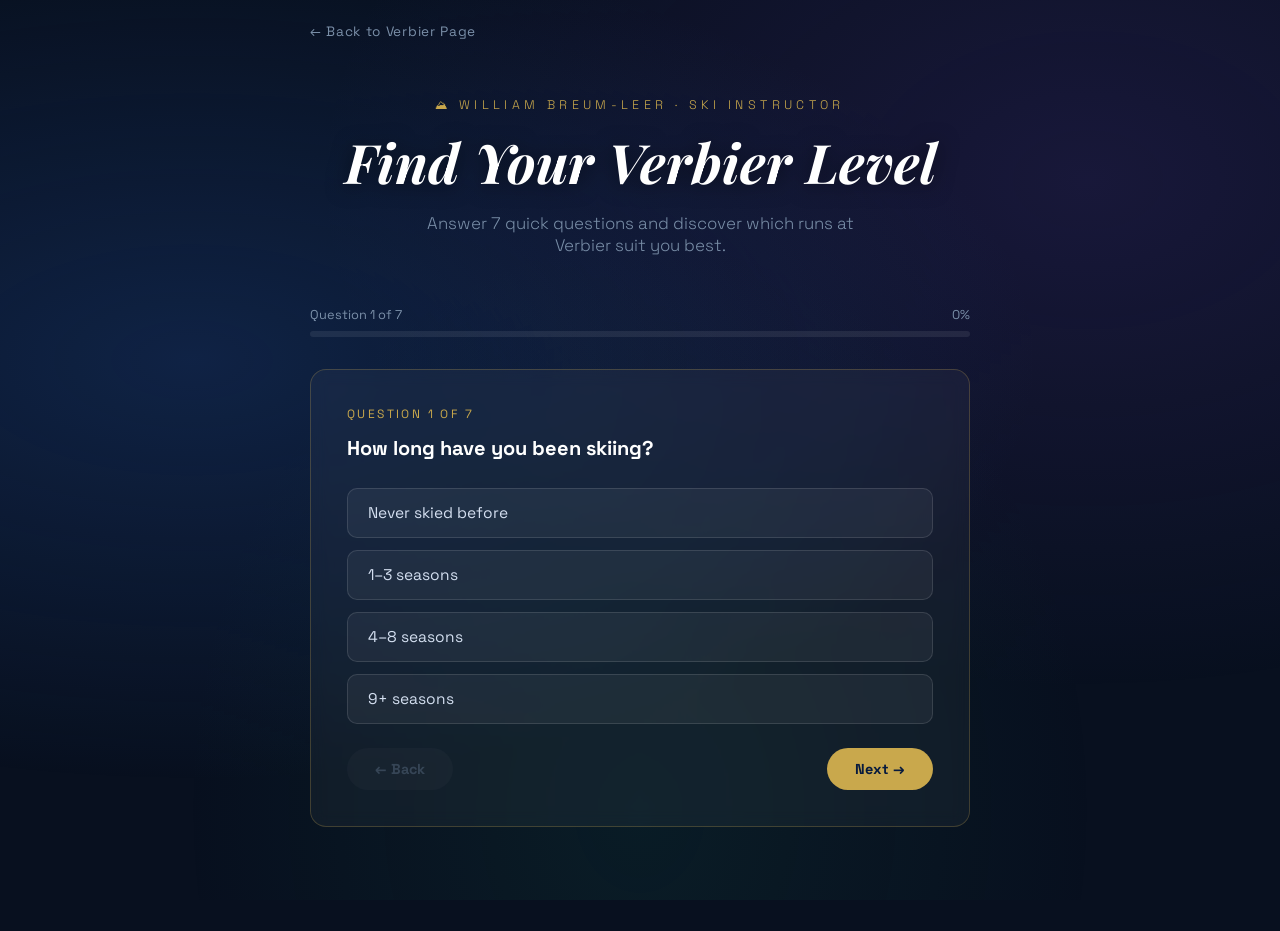
==== app.html @ f88405f4 "Add files via upload" ====
<!DOCTYPE html>
<html lang="en">
<head>
  <meta charset="UTF-8"/>
  <meta name="viewport" content="width=device-width, initial-scale=1.0"/>
  <title>Verbier Ski Level Finder</title>
  <link href="https://fonts.googleapis.com/css2?family=Space+Grotesk:wght@300;500;700&family=Playfair+Display:ital,wght@1,700&display=swap" rel="stylesheet"/>
  <style>
    *, *::before, *::after { box-sizing: border-box; margin:0; padding:0; }

    :root {
      --bg:       #08101f;
      --panel:    rgba(255,255,255,0.04);
      --border:   rgba(201,168,76,0.25);
      --gold:     #c9a84c;
      --gold2:    #e2be72;
      --text:     #d4dff0;
      --muted:    #7a8fa8;
      --green:    #2ecc71;
      --blue:     #3498db;
      --red:      #e74c3c;
      --black:    #1a1a1a;
    }

    body {
      font-family: 'Space Grotesk', sans-serif;
      background: var(--bg);
      color: var(--text);
      min-height: 100vh;
      overflow-x: hidden;
    }

    /* ── animated background ── */
    body::before {
      content:'';
      position: fixed;
      inset: 0;
      background:
        radial-gradient(ellipse at 15% 40%, rgba(30,70,140,.35) 0%, transparent 55%),
        radial-gradient(ellipse at 85% 20%, rgba(100,60,180,.18) 0%, transparent 50%),
        radial-gradient(ellipse at 50% 90%, rgba(20,100,80,.15) 0%, transparent 50%);
      z-index: -1;
    }

    /* ── header ── */
    header {
      text-align: center;
      padding: 56px 20px 40px;
    }
    header .label {
      font-size: .78rem;
      letter-spacing: .35em;
      text-transform: uppercase;
      color: var(--gold);
      margin-bottom: 12px;
    }
    header h1 {
      font-family: 'Playfair Display', serif;
      font-style: italic;
      font-size: clamp(2rem, 5vw, 3.4rem);
      color: #fff;
      margin-bottom: 14px;
      text-shadow: 0 2px 20px rgba(0,0,0,.5);
    }
    header p {
      color: var(--muted);
      max-width: 480px;
      margin: 0 auto 10px;
      font-weight: 300;
      font-size: 1.05rem;
    }

    /* ── app container ── */
    #app {
      max-width: 700px;
      margin: 0 auto;
      padding: 0 20px 80px;
    }

    /* ── progress bar ── */
    #progress-wrap {
      margin-bottom: 32px;
    }
    #progress-label {
      font-size: .8rem;
      color: var(--muted);
      margin-bottom: 8px;
      display: flex;
      justify-content: space-between;
    }
    #progress-bar-bg {
      background: rgba(255,255,255,.08);
      border-radius: 50px;
      height: 6px;
    }
    #progress-bar-fill {
      background: linear-gradient(90deg, var(--gold), var(--gold2));
      height: 6px;
      border-radius: 50px;
      transition: width .5s ease;
      width: 0%;
    }

    /* ── question card ── */
    .q-card {
      background: var(--panel);
      border: 1px solid var(--border);
      border-radius: 16px;
      padding: 36px;
      margin-bottom: 24px;
      backdrop-filter: blur(8px);
      animation: fadeSlide .4s ease both;
    }
    @keyframes fadeSlide {
      from { opacity:0; transform:translateY(18px); }
      to   { opacity:1; transform:none; }
    }
    .q-card .q-num {
      font-size: .75rem;
      letter-spacing: .2em;
      text-transform: uppercase;
      color: var(--gold);
      margin-bottom: 12px;
    }
    .q-card h2 {
      font-size: 1.25rem;
      font-weight: 700;
      color: #fff;
      line-height: 1.4;
      margin-bottom: 26px;
    }

    /* ── answer options ── */
    .options { display: flex; flex-direction: column; gap: 12px; }
    .opt-btn {
      background: rgba(255,255,255,.05);
      border: 1px solid rgba(255,255,255,.12);
      border-radius: 10px;
      color: var(--text);
      font-family: 'Space Grotesk', sans-serif;
      font-size: .97rem;
      padding: 14px 20px;
      text-align: left;
      cursor: pointer;
      transition: all .2s;
    }
    .opt-btn:hover {
      border-color: var(--gold);
      background: rgba(201,168,76,.1);
      color: #fff;
      transform: translateX(4px);
    }
    .opt-btn.selected {
      border-color: var(--gold);
      background: rgba(201,168,76,.15);
      color: var(--gold2);
    }

    /* ── nav buttons ── */
    .nav-row {
      display: flex;
      justify-content: space-between;
      gap: 12px;
      margin-top: 8px;
    }
    .btn {
      border: none;
      border-radius: 50px;
      cursor: pointer;
      font-family: 'Space Grotesk', sans-serif;
      font-weight: 700;
      font-size: .9rem;
      padding: 12px 28px;
      transition: all .2s;
    }
    .btn-primary { background: var(--gold); color: #071a3e; }
    .btn-primary:hover { background: var(--gold2); }
    .btn-secondary { background: rgba(255,255,255,.07); color: var(--muted); }
    .btn-secondary:hover { background: rgba(255,255,255,.12); color: var(--text); }
    .btn:disabled { opacity: .35; cursor: not-allowed; }

    /* ── result card ── */
    #result-card {
      display: none;
      background: var(--panel);
      border: 1px solid var(--border);
      border-radius: 20px;
      padding: 48px 36px;
      text-align: center;
      animation: fadeSlide .5s ease both;
    }
    .level-badge {
      display: inline-block;
      font-size: 3.8rem;
      margin-bottom: 16px;
    }
    #result-card h2 {
      font-family: 'Playfair Display', serif;
      font-style: italic;
      font-size: 2.2rem;
      color: #fff;
      margin-bottom: 8px;
    }
    #result-level-name {
      font-size: 1rem;
      letter-spacing: .25em;
      text-transform: uppercase;
      color: var(--gold);
      margin-bottom: 24px;
    }
    #result-desc {
      color: var(--text);
      font-size: 1.05rem;
      line-height: 1.7;
      margin-bottom: 30px;
      max-width: 500px;
      margin-left: auto;
      margin-right: auto;
    }

    /* ── recommended runs ── */
    .runs-grid {
      display: grid;
      grid-template-columns: repeat(auto-fit, minmax(180px,1fr));
      gap: 14px;
      margin-bottom: 36px;
    }
    .run-card {
      border-radius: 10px;
      padding: 16px;
      font-size: .9rem;
      font-weight: 500;
    }
    .run-green  { background: rgba(46,204,113,.12); border: 1px solid rgba(46,204,113,.3); color: #2ecc71; }
    .run-blue   { background: rgba(52,152,219,.12); border: 1px solid rgba(52,152,219,.3); color: #74b9ff; }
    .run-red    { background: rgba(231,76,60,.12);  border: 1px solid rgba(231,76,60,.3);  color: #e87c70; }
    .run-black  { background: rgba(180,180,180,.07);border: 1px solid rgba(200,200,200,.2);color: #ccc; }
    .run-card .run-name { font-weight: 700; display: block; margin-bottom: 4px; }
    .run-card .run-info { font-size: .8rem; opacity: .8; }

    .btn-restart {
      background: var(--gold);
      color: #071a3e;
      font-weight: 700;
      border: none;
      border-radius: 50px;
      padding: 13px 32px;
      font-family: 'Space Grotesk', sans-serif;
      font-size: .95rem;
      cursor: pointer;
      margin-right: 10px;
      transition: background .2s;
    }
    .btn-restart:hover { background: var(--gold2); }
    .btn-back-link {
      color: var(--muted);
      text-decoration: none;
      font-size: .9rem;
      display: inline-block;
      margin-top: 20px;
    }
    .btn-back-link:hover { color: var(--gold); }

    /* ── score meter ── */
    .score-ring {
      width: 110px;
      height: 110px;
      border-radius: 50%;
      background: conic-gradient(var(--gold) 0%, var(--gold) var(--pct), rgba(255,255,255,.08) var(--pct), rgba(255,255,255,.08) 100%);
      display: flex;
      align-items: center;
      justify-content: center;
      margin: 0 auto 28px;
      position: relative;
    }
    .score-ring::before {
      content:'';
      width:80px; height:80px;
      border-radius:50%;
      background: var(--bg);
      position:absolute;
    }
    .score-ring .score-num {
      position:relative; z-index:1;
      font-family:'Playfair Display',serif;
      font-size:1.6rem;
      color:var(--gold);
    }

    /* ── back nav ── */
    .top-nav {
      max-width:700px;
      margin:0 auto;
      padding: 20px 20px 0;
    }
    .top-nav a {
      color: var(--muted);
      text-decoration: none;
      font-size: .85rem;
      letter-spacing: .05em;
    }
    .top-nav a:hover { color: var(--gold); }
  </style>
</head>
<body>

<div class="top-nav">
  <a href="scratch.html">&#8592; Back to Verbier Page</a>
</div>

<header>
  <p class="label">&#9968; William Breum-Leer · Ski Instructor</p>
  <h1>Find Your Verbier Level</h1>
  <p>Answer 7 quick questions and discover which runs at Verbier suit you best.</p>
</header>

<div id="app">

  <!-- Progress -->
  <div id="progress-wrap">
    <div id="progress-label">
      <span id="prog-text">Question 1 of 7</span>
      <span id="prog-pct">0%</span>
    </div>
    <div id="progress-bar-bg">
      <div id="progress-bar-fill"></div>
    </div>
  </div>

  <!-- Question card -->
  <div class="q-card" id="q-card">
    <div class="q-num" id="q-num">Question 1</div>
    <h2 id="q-text">Loading…</h2>
    <div class="options" id="options"></div>
    <div class="nav-row" style="margin-top:24px;">
      <button class="btn btn-secondary" id="btn-back" onclick="prevQ()">&#8592; Back</button>
      <button class="btn btn-primary" id="btn-next" onclick="nextQ()">Next &#8594;</button>
    </div>
  </div>

  <!-- Result card -->
  <div id="result-card">
    <div class="level-badge" id="result-emoji">🎿</div>
    <div class="score-ring" id="score-ring" style="--pct:0%">
      <span class="score-num" id="score-disp">0</span>
    </div>
    <h2 id="result-title">Your Level</h2>
    <div id="result-level-name">Level</div>
    <p id="result-desc">Description</p>
    <p style="color:var(--gold); font-weight:700; margin-bottom:12px; font-size:.85rem; letter-spacing:.15em; text-transform:uppercase;">Recommended Runs at Verbier</p>
    <div class="runs-grid" id="runs-grid"></div>
    <button class="btn-restart" onclick="restart()">&#8635; Try Again</button>
    <br/>
    <a href="scratch.html" class="btn-back-link">&#8592; Back to Verbier Page</a>
  </div>

</div><!-- #app -->

<script>
  // ── Questions ──────────────────────────────────────────
  const questions = [
    {
      text: "How long have you been skiing?",
      options: [
        { label: "Never skied before",          points: 0 },
        { label: "1–3 seasons",                 points: 1 },
        { label: "4–8 seasons",                 points: 2 },
        { label: "9+ seasons",                  points: 3 },
      ]
    },
    {
      text: "How would you describe your usual skiing speed?",
      options: [
        { label: "Slow and cautious — snowplough turns",  points: 0 },
        { label: "Moderate — linked parallel turns",      points: 1 },
        { label: "Fast — carving most runs comfortably",  points: 2 },
        { label: "Very fast — pushing limits regularly",  points: 3 },
      ]
    },
    {
      text: "How do you handle a steep red run?",
      options: [
        { label: "I'd avoid it entirely",             points: 0 },
        { label: "I'd ski it slowly and carefully",   points: 1 },
        { label: "I'd ski it confidently",            points: 2 },
        { label: "Too easy — I want blacks or off-piste", points: 3 },
      ]
    },
    {
      text: "Have you ever skied off-piste (unmarked terrain)?",
      options: [
        { label: "No, I stick to groomed runs",         points: 0 },
        { label: "A little, on easy mellow slopes",     points: 1 },
        { label: "Yes, I do it regularly",              points: 2 },
        { label: "Yes, including steep or technical terrain", points: 3 },
      ]
    },
    {
      text: "How are you in moguls (bumps)?",
      options: [
        { label: "I avoid them completely",         points: 0 },
        { label: "I work my way through slowly",   points: 1 },
        { label: "I can handle them reasonably",   points: 2 },
        { label: "I love moguls and seek them out", points: 3 },
      ]
    },
    {
      text: "How confident are you at altitude (above 3,000m)?",
      options: [
        { label: "I haven't been — I'd be nervous",     points: 0 },
        { label: "Slightly nervous but could manage",   points: 1 },
        { label: "Comfortable — altitude doesn't bother me", points: 2 },
        { label: "Very comfortable — I love high terrain",  points: 3 },
      ]
    },
    {
      text: "What kind of skiing day sounds most appealing to you?",
      options: [
        { label: "Learning on gentle slopes with an instructor", points: 0 },
        { label: "Long blue cruisers with friends",              points: 1 },
        { label: "Varied reds and occasional blacks",            points: 2 },
        { label: "Fresh powder off-piste from first lift",       points: 3 },
      ]
    },
  ];

  // ── Level definitions ─────────────────────────────────
  const levels = [
    {
      min: 0, max: 5,
      emoji: "🟢",
      title: "First-Timer",
      name: "Beginner",
      desc: "Every great skier started exactly where you are! Verbier has gentle nursery slopes at La Chaux perfect for your first turns. Book a lesson with a qualified instructor (like your host William!) and you'll be sliding confidently down greens by the end of day one.",
      runs: [
        { name: "La Chaux", info: "Gentle nursery area · Village access", cls:"run-green" },
        { name: "Savoleyres Greens", info: "Quiet family sector · Wide runs", cls:"run-green" },
        { name: "Les Esserts", info: "Beginner magic carpet area", cls:"run-green" },
      ]
    },
    {
      min: 6, max: 11,
      emoji: "🔵",
      title: "Progressing Skier",
      name: "Intermediate",
      desc: "You've got the basics nailed and you're ready to explore! Verbier's blue runs offer long, flowing descents with stunning views. Focus on smoothing out your parallel technique and you'll be edging onto reds before the week is out.",
      runs: [
        { name: "Savoleyres Blues", info: "Long winding blues · Quiet lift queues", cls:"run-blue" },
        { name: "Lac des Vaux", info: "Scenic plateau · Link to 4 Vallées", cls:"run-blue" },
        { name: "La Chaux–Verbier", info: "Classic village run to end the day", cls:"run-blue" },
      ]
    },
    {
      min: 12, max: 16,
      emoji: "🔴",
      title: "Confident Skier",
      name: "Advanced Intermediate",
      desc: "You're skiing with style and real confidence. Verbier's reds and milder blacks are your playground. Explore the full 4 Vallées circuit, try Lac des Vaux at speed, and maybe dip a ski into some easy off-piste with a guide. The mountain is opening up for you.",
      runs: [
        { name: "Lac des Vaux", info: "Fast wide red · High altitude views", cls:"run-red" },
        { name: "Mont-Gelé", info: "Challenging red with off-piste access", cls:"run-red" },
        { name: "Nendaz blacks", info: "Cross into linked valley terrain", cls:"run-black" },
      ]
    },
    {
      min: 17, max: 21,
      emoji: "⬛",
      title: "Expert Skier",
      name: "Expert",
      desc: "You are exactly who Verbier was built for. The steep Mont-Fort couloirs, the legendary off-piste of Stairway to Heaven, and the Bec des Rosses await you. Hire a mountain guide for the best lines in fresh powder — and enjoy being at the top of the world.",
      runs: [
        { name: "Mont-Fort Couloirs", info: "Steep blacks from 3,330m summit", cls:"run-black" },
        { name: "Stairway to Heaven", info: "Epic off-piste descent · Guide required", cls:"run-black" },
        { name: "Bec des Rosses", info: "Xtreme Verbier site · Experts only", cls:"run-black" },
      ]
    },
  ];

  // ── State ─────────────────────────────────────────────
  let current = 0;
  let answers = new Array(questions.length).fill(null);

  // ── Render question ───────────────────────────────────
  function render() {
    const q = questions[current];
    document.getElementById('q-num').textContent = `Question ${current + 1} of ${questions.length}`;
    document.getElementById('q-text').textContent = q.text;

    const opts = document.getElementById('options');
    opts.innerHTML = '';
    q.options.forEach((opt, i) => {
      const btn = document.createElement('button');
      btn.className = 'opt-btn' + (answers[current] === i ? ' selected' : '');
      btn.textContent = opt.label;
      btn.onclick = () => selectAnswer(i);
      opts.appendChild(btn);
    });

    document.getElementById('btn-back').disabled = current === 0;
    document.getElementById('btn-next').textContent = current === questions.length - 1 ? 'See Results ✓' : 'Next →';

    const pct = Math.round((current / questions.length) * 100);
    document.getElementById('progress-bar-fill').style.width = pct + '%';
    document.getElementById('prog-text').textContent = `Question ${current+1} of ${questions.length}`;
    document.getElementById('prog-pct').textContent = pct + '%';

    // re-animate card
    const card = document.getElementById('q-card');
    card.style.animation = 'none';
    card.offsetHeight; // reflow
    card.style.animation = '';
  }

  function selectAnswer(i) {
    answers[current] = i;
    document.querySelectorAll('.opt-btn').forEach((b,idx) => {
      b.classList.toggle('selected', idx === i);
    });
  }

  function nextQ() {
    if (answers[current] === null) {
      document.getElementById('q-card').style.border = '1px solid rgba(231,76,60,.6)';
      setTimeout(() => document.getElementById('q-card').style.border = '1px solid var(--border)', 700);
      return;
    }
    if (current < questions.length - 1) {
      current++;
      render();
    } else {
      showResult();
    }
  }

  function prevQ() {
    if (current > 0) { current--; render(); }
  }

  function showResult() {
    // Tally score
    let score = 0;
    answers.forEach((ans, qi) => {
      if (ans !== null) score += questions[qi].options[ans].points;
    });
    const maxScore = questions.length * 3;
    const pct = Math.round((score / maxScore) * 100);

    // Find level
    const level = levels.find(l => score >= l.min && score <= l.max) || levels[levels.length - 1];

    document.getElementById('q-card').style.display = 'none';
    document.getElementById('progress-wrap').style.display = 'none';

    const rc = document.getElementById('result-card');
    rc.style.display = 'block';
    document.getElementById('result-emoji').textContent = level.emoji;
    document.getElementById('result-title').textContent = level.title;
    document.getElementById('result-level-name').textContent = level.name;
    document.getElementById('result-desc').textContent = level.desc;
    document.getElementById('score-disp').textContent = score;
    document.getElementById('score-ring').style.setProperty('--pct', pct + '%');

    const grid = document.getElementById('runs-grid');
    grid.innerHTML = '';
    level.runs.forEach(r => {
      grid.innerHTML += `<div class="run-card ${r.cls}"><span class="run-name">${r.name}</span><span class="run-info">${r.info}</span></div>`;
    });
  }

  function restart() {
    current = 0;
    answers = new Array(questions.length).fill(null);
    document.getElementById('result-card').style.display = 'none';
    document.getElementById('q-card').style.display = 'block';
    document.getElementById('progress-wrap').style.display = 'block';
    render();
  }

  // ── Init ──────────────────────────────────────────────
  render();
</script>
</body>
</html>
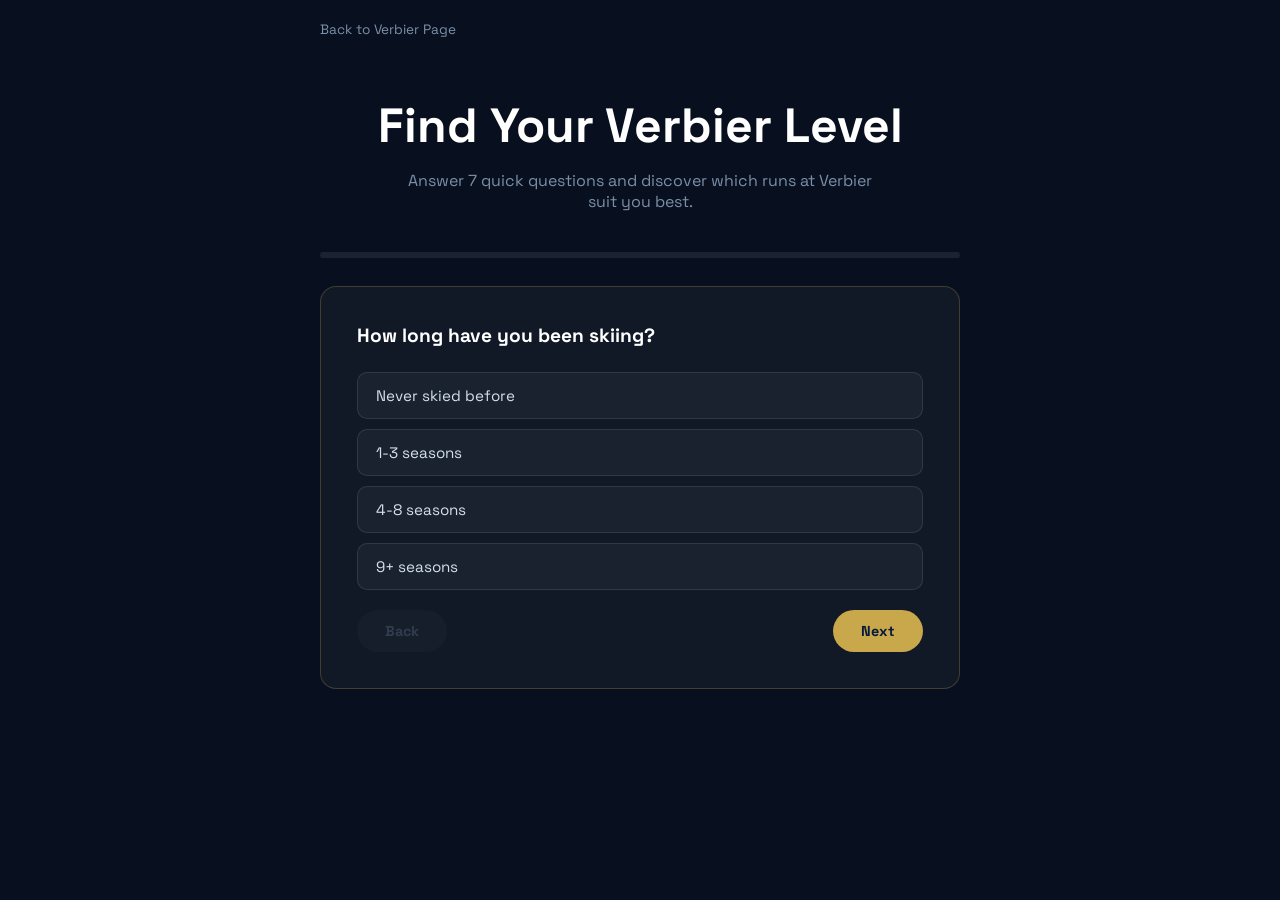
==== commit d694851f: "Refactor app.html for style and structure improvements Refactor styles and update HTML structure for" ====
--- a/app.html
+++ b/app.html
@@ -4,165 +4,89 @@
   <meta charset="UTF-8"/>
   <meta name="viewport" content="width=device-width, initial-scale=1.0"/>
   <title>Verbier Ski Level Finder</title>
-  <link href="https://fonts.googleapis.com/css2?family=Space+Grotesk:wght@300;500;700&family=Playfair+Display:ital,wght@1,700&display=swap" rel="stylesheet"/>
+  <link href="https://fonts.googleapis.com/css2?family=Space+Grotesk:wght@300;500;700&display=swap" rel="stylesheet"/>
   <style>
-    *, *::before, *::after { box-sizing: border-box; margin:0; padding:0; }
-
-    :root {
-      --bg:       #08101f;
-      --panel:    rgba(255,255,255,0.04);
-      --border:   rgba(201,168,76,0.25);
-      --gold:     #c9a84c;
-      --gold2:    #e2be72;
-      --text:     #d4dff0;
-      --muted:    #7a8fa8;
-      --green:    #2ecc71;
-      --blue:     #3498db;
-      --red:      #e74c3c;
-      --black:    #1a1a1a;
-    }
+    * { box-sizing: border-box; margin:0; padding:0; }
 
     body {
       font-family: 'Space Grotesk', sans-serif;
-      background: var(--bg);
-      color: var(--text);
+      background: #08101f;
+      color: #d4dff0;
       min-height: 100vh;
-      overflow-x: hidden;
-    }
-
-    /* ── animated background ── */
-    body::before {
-      content:'';
-      position: fixed;
-      inset: 0;
-      background:
-        radial-gradient(ellipse at 15% 40%, rgba(30,70,140,.35) 0%, transparent 55%),
-        radial-gradient(ellipse at 85% 20%, rgba(100,60,180,.18) 0%, transparent 50%),
-        radial-gradient(ellipse at 50% 90%, rgba(20,100,80,.15) 0%, transparent 50%);
-      z-index: -1;
-    }
-
-    /* ── header ── */
+    }
+
     header {
       text-align: center;
       padding: 56px 20px 40px;
     }
-    header .label {
-      font-size: .78rem;
-      letter-spacing: .35em;
-      text-transform: uppercase;
-      color: var(--gold);
-      margin-bottom: 12px;
-    }
+
     header h1 {
-      font-family: 'Playfair Display', serif;
-      font-style: italic;
-      font-size: clamp(2rem, 5vw, 3.4rem);
+      font-size: clamp(2rem, 5vw, 3rem);
       color: #fff;
       margin-bottom: 14px;
-      text-shadow: 0 2px 20px rgba(0,0,0,.5);
-    }
+    }
+
     header p {
-      color: var(--muted);
+      color: #7a8fa8;
       max-width: 480px;
-      margin: 0 auto 10px;
-      font-weight: 300;
-      font-size: 1.05rem;
-    }
-
-    /* ── app container ── */
+      margin: 0 auto;
+    }
+
     #app {
-      max-width: 700px;
+      max-width: 680px;
       margin: 0 auto;
       padding: 0 20px 80px;
     }
 
-    /* ── progress bar ── */
-    #progress-wrap {
-      margin-bottom: 32px;
-    }
-    #progress-label {
-      font-size: .8rem;
-      color: var(--muted);
-      margin-bottom: 8px;
-      display: flex;
-      justify-content: space-between;
-    }
+    #progress-wrap { margin-bottom: 28px; }
+
     #progress-bar-bg {
       background: rgba(255,255,255,.08);
       border-radius: 50px;
       height: 6px;
     }
+
     #progress-bar-fill {
-      background: linear-gradient(90deg, var(--gold), var(--gold2));
+      background: #c9a84c;
       height: 6px;
       border-radius: 50px;
-      transition: width .5s ease;
+      transition: width .4s ease;
       width: 0%;
     }
 
-    /* ── question card ── */
     .q-card {
-      background: var(--panel);
-      border: 1px solid var(--border);
+      background: rgba(255,255,255,0.04);
+      border: 1px solid rgba(201,168,76,0.25);
       border-radius: 16px;
       padding: 36px;
+      margin-bottom: 20px;
+    }
+
+    .q-card h2 {
+      font-size: 1.2rem;
+      color: #fff;
       margin-bottom: 24px;
-      backdrop-filter: blur(8px);
-      animation: fadeSlide .4s ease both;
-    }
-    @keyframes fadeSlide {
-      from { opacity:0; transform:translateY(18px); }
-      to   { opacity:1; transform:none; }
-    }
-    .q-card .q-num {
-      font-size: .75rem;
-      letter-spacing: .2em;
-      text-transform: uppercase;
-      color: var(--gold);
-      margin-bottom: 12px;
-    }
-    .q-card h2 {
-      font-size: 1.25rem;
-      font-weight: 700;
-      color: #fff;
-      line-height: 1.4;
-      margin-bottom: 26px;
-    }
-
-    /* ── answer options ── */
-    .options { display: flex; flex-direction: column; gap: 12px; }
+    }
+
+    .options { display: flex; flex-direction: column; gap: 10px; }
+
     .opt-btn {
-      background: rgba(255,255,255,.05);
-      border: 1px solid rgba(255,255,255,.12);
+      background: rgba(255,255,255,.04);
+      border: 1px solid rgba(255,255,255,.1);
       border-radius: 10px;
-      color: var(--text);
+      color: #d4dff0;
       font-family: 'Space Grotesk', sans-serif;
-      font-size: .97rem;
-      padding: 14px 20px;
+      font-size: .95rem;
+      padding: 13px 18px;
       text-align: left;
       cursor: pointer;
-      transition: all .2s;
-    }
-    .opt-btn:hover {
-      border-color: var(--gold);
-      background: rgba(201,168,76,.1);
-      color: #fff;
-      transform: translateX(4px);
-    }
-    .opt-btn.selected {
-      border-color: var(--gold);
-      background: rgba(201,168,76,.15);
-      color: var(--gold2);
-    }
-
-    /* ── nav buttons ── */
-    .nav-row {
-      display: flex;
-      justify-content: space-between;
-      gap: 12px;
-      margin-top: 8px;
-    }
+    }
+
+    .opt-btn:hover { border-color: #c9a84c; background: rgba(201,168,76,.08); }
+    .opt-btn.selected { border-color: #c9a84c; background: rgba(201,168,76,.12); color: #e2be72; }
+
+    .nav-row { display: flex; justify-content: space-between; gap: 12px; margin-top: 20px; }
+
     .btn {
       border: none;
       border-radius: 50px;
@@ -171,321 +95,112 @@
       font-weight: 700;
       font-size: .9rem;
       padding: 12px 28px;
-      transition: all .2s;
-    }
-    .btn-primary { background: var(--gold); color: #071a3e; }
-    .btn-primary:hover { background: var(--gold2); }
-    .btn-secondary { background: rgba(255,255,255,.07); color: var(--muted); }
-    .btn-secondary:hover { background: rgba(255,255,255,.12); color: var(--text); }
-    .btn:disabled { opacity: .35; cursor: not-allowed; }
-
-    /* ── result card ── */
+    }
+
+    .btn-primary { background: #c9a84c; color: #071a3e; }
+    .btn-primary:hover { background: #e2be72; }
+    .btn-secondary { background: rgba(255,255,255,.07); color: #7a8fa8; }
+    .btn:disabled { opacity: .3; cursor: not-allowed; }
+
     #result-card {
       display: none;
-      background: var(--panel);
-      border: 1px solid var(--border);
+      background: rgba(255,255,255,0.04);
+      border: 1px solid rgba(201,168,76,0.25);
       border-radius: 20px;
       padding: 48px 36px;
       text-align: center;
-      animation: fadeSlide .5s ease both;
-    }
-    .level-badge {
-      display: inline-block;
-      font-size: 3.8rem;
-      margin-bottom: 16px;
-    }
-    #result-card h2 {
-      font-family: 'Playfair Display', serif;
-      font-style: italic;
-      font-size: 2.2rem;
-      color: #fff;
-      margin-bottom: 8px;
-    }
-    #result-level-name {
-      font-size: 1rem;
-      letter-spacing: .25em;
-      text-transform: uppercase;
-      color: var(--gold);
-      margin-bottom: 24px;
-    }
-    #result-desc {
-      color: var(--text);
-      font-size: 1.05rem;
-      line-height: 1.7;
-      margin-bottom: 30px;
-      max-width: 500px;
-      margin-left: auto;
-      margin-right: auto;
-    }
-
-    /* ── recommended runs ── */
-    .runs-grid {
-      display: grid;
-      grid-template-columns: repeat(auto-fit, minmax(180px,1fr));
-      gap: 14px;
-      margin-bottom: 36px;
-    }
-    .run-card {
-      border-radius: 10px;
-      padding: 16px;
-      font-size: .9rem;
-      font-weight: 500;
-    }
-    .run-green  { background: rgba(46,204,113,.12); border: 1px solid rgba(46,204,113,.3); color: #2ecc71; }
-    .run-blue   { background: rgba(52,152,219,.12); border: 1px solid rgba(52,152,219,.3); color: #74b9ff; }
-    .run-red    { background: rgba(231,76,60,.12);  border: 1px solid rgba(231,76,60,.3);  color: #e87c70; }
-    .run-black  { background: rgba(180,180,180,.07);border: 1px solid rgba(200,200,200,.2);color: #ccc; }
-    .run-card .run-name { font-weight: 700; display: block; margin-bottom: 4px; }
-    .run-card .run-info { font-size: .8rem; opacity: .8; }
-
-    .btn-restart {
-      background: var(--gold);
-      color: #071a3e;
-      font-weight: 700;
-      border: none;
-      border-radius: 50px;
-      padding: 13px 32px;
-      font-family: 'Space Grotesk', sans-serif;
-      font-size: .95rem;
-      cursor: pointer;
-      margin-right: 10px;
-      transition: background .2s;
-    }
-    .btn-restart:hover { background: var(--gold2); }
-    .btn-back-link {
-      color: var(--muted);
-      text-decoration: none;
-      font-size: .9rem;
-      display: inline-block;
-      margin-top: 20px;
-    }
-    .btn-back-link:hover { color: var(--gold); }
-
-    /* ── score meter ── */
-    .score-ring {
-      width: 110px;
-      height: 110px;
-      border-radius: 50%;
-      background: conic-gradient(var(--gold) 0%, var(--gold) var(--pct), rgba(255,255,255,.08) var(--pct), rgba(255,255,255,.08) 100%);
-      display: flex;
-      align-items: center;
-      justify-content: center;
-      margin: 0 auto 28px;
-      position: relative;
-    }
-    .score-ring::before {
-      content:'';
-      width:80px; height:80px;
-      border-radius:50%;
-      background: var(--bg);
-      position:absolute;
-    }
-    .score-ring .score-num {
-      position:relative; z-index:1;
-      font-family:'Playfair Display',serif;
-      font-size:1.6rem;
-      color:var(--gold);
-    }
-
-    /* ── back nav ── */
-    .top-nav {
-      max-width:700px;
-      margin:0 auto;
-      padding: 20px 20px 0;
-    }
-    .top-nav a {
-      color: var(--muted);
-      text-decoration: none;
-      font-size: .85rem;
-      letter-spacing: .05em;
-    }
-    .top-nav a:hover { color: var(--gold); }
+    }
+
+    #result-card h2 { font-size: 2rem; color: #fff; margin-bottom: 8px; }
+    #result-level-name { font-size: 1rem; letter-spacing: .2em; text-transform: uppercase; color: #c9a84c; margin-bottom: 20px; }
+    #result-desc { color: #d4dff0; line-height: 1.7; margin-bottom: 28px; max-width: 480px; margin-left: auto; margin-right: auto; }
+
+    .runs-grid { display: grid; grid-template-columns: repeat(auto-fit, minmax(170px,1fr)); gap: 12px; margin-bottom: 32px; }
+    .run-card { border-radius: 10px; padding: 14px; font-size: .88rem; }
+    .run-green { background: rgba(46,204,113,.1); border: 1px solid rgba(46,204,113,.3); color: #2ecc71; }
+    .run-blue  { background: rgba(52,152,219,.1); border: 1px solid rgba(52,152,219,.3); color: #74b9ff; }
+    .run-red   { background: rgba(231,76,60,.1);  border: 1px solid rgba(231,76,60,.3);  color: #e87c70; }
+    .run-black { background: rgba(180,180,180,.06); border: 1px solid rgba(200,200,200,.18); color: #ccc; }
+    .run-card .run-name { font-weight: 700; display: block; margin-bottom: 3px; }
+    .run-card .run-info { font-size: .78rem; opacity: .8; }
+
+    .btn-restart { background: #c9a84c; color: #071a3e; font-weight: 700; border: none; border-radius: 50px; padding: 13px 32px; font-family: 'Space Grotesk', sans-serif; cursor: pointer; }
+    .btn-restart:hover { background: #e2be72; }
+
+    .back-link { color: #7a8fa8; text-decoration: none; font-size: .88rem; display: inline-block; margin-top: 16px; }
+    .back-link:hover { color: #c9a84c; }
+
+    .top-nav { max-width:680px; margin:0 auto; padding: 18px 20px 0; }
+    .top-nav a { color: #7a8fa8; text-decoration: none; font-size: .85rem; }
+    .top-nav a:hover { color: #c9a84c; }
   </style>
 </head>
 <body>
 
 <div class="top-nav">
-  <a href="scratch.html">&#8592; Back to Verbier Page</a>
+  <a href="scratch.html">Back to Verbier Page</a>
 </div>
 
 <header>
-  <p class="label">&#9968; William Breum-Leer · Ski Instructor</p>
   <h1>Find Your Verbier Level</h1>
   <p>Answer 7 quick questions and discover which runs at Verbier suit you best.</p>
 </header>
 
 <div id="app">
 
-  <!-- Progress -->
   <div id="progress-wrap">
-    <div id="progress-label">
-      <span id="prog-text">Question 1 of 7</span>
-      <span id="prog-pct">0%</span>
-    </div>
     <div id="progress-bar-bg">
       <div id="progress-bar-fill"></div>
     </div>
   </div>
 
-  <!-- Question card -->
   <div class="q-card" id="q-card">
-    <div class="q-num" id="q-num">Question 1</div>
-    <h2 id="q-text">Loading…</h2>
+    <h2 id="q-text">Loading...</h2>
     <div class="options" id="options"></div>
-    <div class="nav-row" style="margin-top:24px;">
-      <button class="btn btn-secondary" id="btn-back" onclick="prevQ()">&#8592; Back</button>
-      <button class="btn btn-primary" id="btn-next" onclick="nextQ()">Next &#8594;</button>
+    <div class="nav-row">
+      <button class="btn btn-secondary" id="btn-back" onclick="prevQ()">Back</button>
+      <button class="btn btn-primary" id="btn-next" onclick="nextQ()">Next</button>
     </div>
   </div>
 
-  <!-- Result card -->
   <div id="result-card">
-    <div class="level-badge" id="result-emoji">🎿</div>
-    <div class="score-ring" id="score-ring" style="--pct:0%">
-      <span class="score-num" id="score-disp">0</span>
-    </div>
+    <div style="font-size:3rem; margin-bottom:12px;" id="result-emoji">🎿</div>
     <h2 id="result-title">Your Level</h2>
     <div id="result-level-name">Level</div>
     <p id="result-desc">Description</p>
-    <p style="color:var(--gold); font-weight:700; margin-bottom:12px; font-size:.85rem; letter-spacing:.15em; text-transform:uppercase;">Recommended Runs at Verbier</p>
+    <p style="color:#c9a84c; font-weight:700; font-size:.82rem; letter-spacing:.12em; text-transform:uppercase; margin-bottom:10px;">Recommended Runs at Verbier</p>
     <div class="runs-grid" id="runs-grid"></div>
-    <button class="btn-restart" onclick="restart()">&#8635; Try Again</button>
+    <button class="btn-restart" onclick="restart()">Try Again</button>
     <br/>
-    <a href="scratch.html" class="btn-back-link">&#8592; Back to Verbier Page</a>
+    <a href="scratch.html" class="back-link">Back to Verbier Page</a>
   </div>
 
-</div><!-- #app -->
+</div>
 
 <script>
-  // ── Questions ──────────────────────────────────────────
   const questions = [
-    {
-      text: "How long have you been skiing?",
-      options: [
-        { label: "Never skied before",          points: 0 },
-        { label: "1–3 seasons",                 points: 1 },
-        { label: "4–8 seasons",                 points: 2 },
-        { label: "9+ seasons",                  points: 3 },
-      ]
-    },
-    {
-      text: "How would you describe your usual skiing speed?",
-      options: [
-        { label: "Slow and cautious — snowplough turns",  points: 0 },
-        { label: "Moderate — linked parallel turns",      points: 1 },
-        { label: "Fast — carving most runs comfortably",  points: 2 },
-        { label: "Very fast — pushing limits regularly",  points: 3 },
-      ]
-    },
-    {
-      text: "How do you handle a steep red run?",
-      options: [
-        { label: "I'd avoid it entirely",             points: 0 },
-        { label: "I'd ski it slowly and carefully",   points: 1 },
-        { label: "I'd ski it confidently",            points: 2 },
-        { label: "Too easy — I want blacks or off-piste", points: 3 },
-      ]
-    },
-    {
-      text: "Have you ever skied off-piste (unmarked terrain)?",
-      options: [
-        { label: "No, I stick to groomed runs",         points: 0 },
-        { label: "A little, on easy mellow slopes",     points: 1 },
-        { label: "Yes, I do it regularly",              points: 2 },
-        { label: "Yes, including steep or technical terrain", points: 3 },
-      ]
-    },
-    {
-      text: "How are you in moguls (bumps)?",
-      options: [
-        { label: "I avoid them completely",         points: 0 },
-        { label: "I work my way through slowly",   points: 1 },
-        { label: "I can handle them reasonably",   points: 2 },
-        { label: "I love moguls and seek them out", points: 3 },
-      ]
-    },
-    {
-      text: "How confident are you at altitude (above 3,000m)?",
-      options: [
-        { label: "I haven't been — I'd be nervous",     points: 0 },
-        { label: "Slightly nervous but could manage",   points: 1 },
-        { label: "Comfortable — altitude doesn't bother me", points: 2 },
-        { label: "Very comfortable — I love high terrain",  points: 3 },
-      ]
-    },
-    {
-      text: "What kind of skiing day sounds most appealing to you?",
-      options: [
-        { label: "Learning on gentle slopes with an instructor", points: 0 },
-        { label: "Long blue cruisers with friends",              points: 1 },
-        { label: "Varied reds and occasional blacks",            points: 2 },
-        { label: "Fresh powder off-piste from first lift",       points: 3 },
-      ]
-    },
+    { text: "How long have you been skiing?", options: [{ label:"Never skied before", points:0 },{ label:"1-3 seasons", points:1 },{ label:"4-8 seasons", points:2 },{ label:"9+ seasons", points:3 }] },
+    { text: "How would you describe your usual skiing speed?", options: [{ label:"Slow — snowplough turns", points:0 },{ label:"Moderate — linked parallel turns", points:1 },{ label:"Fast — carving most runs", points:2 },{ label:"Very fast — pushing limits", points:3 }] },
+    { text: "How do you handle a steep red run?", options: [{ label:"I'd avoid it entirely", points:0 },{ label:"I'd ski it slowly", points:1 },{ label:"I'd ski it confidently", points:2 },{ label:"Too easy — I want blacks or off-piste", points:3 }] },
+    { text: "Have you ever skied off-piste?", options: [{ label:"No, I stick to groomed runs", points:0 },{ label:"A little, on easy mellow slopes", points:1 },{ label:"Yes, I do it regularly", points:2 },{ label:"Yes, including steep terrain", points:3 }] },
+    { text: "How are you in moguls?", options: [{ label:"I avoid them completely", points:0 },{ label:"I work through them slowly", points:1 },{ label:"I can handle them reasonably", points:2 },{ label:"I love moguls and seek them out", points:3 }] },
+    { text: "How confident are you at altitude (above 3,000m)?", options: [{ label:"I haven't been — I'd be nervous", points:0 },{ label:"Slightly nervous but could manage", points:1 },{ label:"Comfortable — altitude doesn't bother me", points:2 },{ label:"Very comfortable — I love high terrain", points:3 }] },
+    { text: "What kind of skiing day appeals to you most?", options: [{ label:"Learning on gentle slopes with an instructor", points:0 },{ label:"Long blue cruisers with friends", points:1 },{ label:"Varied reds and occasional blacks", points:2 },{ label:"Fresh powder off-piste from first lift", points:3 }] },
   ];
 
-  // ── Level definitions ─────────────────────────────────
   const levels = [
-    {
-      min: 0, max: 5,
-      emoji: "🟢",
-      title: "First-Timer",
-      name: "Beginner",
-      desc: "Every great skier started exactly where you are! Verbier has gentle nursery slopes at La Chaux perfect for your first turns. Book a lesson with a qualified instructor (like your host William!) and you'll be sliding confidently down greens by the end of day one.",
-      runs: [
-        { name: "La Chaux", info: "Gentle nursery area · Village access", cls:"run-green" },
-        { name: "Savoleyres Greens", info: "Quiet family sector · Wide runs", cls:"run-green" },
-        { name: "Les Esserts", info: "Beginner magic carpet area", cls:"run-green" },
-      ]
-    },
-    {
-      min: 6, max: 11,
-      emoji: "🔵",
-      title: "Progressing Skier",
-      name: "Intermediate",
-      desc: "You've got the basics nailed and you're ready to explore! Verbier's blue runs offer long, flowing descents with stunning views. Focus on smoothing out your parallel technique and you'll be edging onto reds before the week is out.",
-      runs: [
-        { name: "Savoleyres Blues", info: "Long winding blues · Quiet lift queues", cls:"run-blue" },
-        { name: "Lac des Vaux", info: "Scenic plateau · Link to 4 Vallées", cls:"run-blue" },
-        { name: "La Chaux–Verbier", info: "Classic village run to end the day", cls:"run-blue" },
-      ]
-    },
-    {
-      min: 12, max: 16,
-      emoji: "🔴",
-      title: "Confident Skier",
-      name: "Advanced Intermediate",
-      desc: "You're skiing with style and real confidence. Verbier's reds and milder blacks are your playground. Explore the full 4 Vallées circuit, try Lac des Vaux at speed, and maybe dip a ski into some easy off-piste with a guide. The mountain is opening up for you.",
-      runs: [
-        { name: "Lac des Vaux", info: "Fast wide red · High altitude views", cls:"run-red" },
-        { name: "Mont-Gelé", info: "Challenging red with off-piste access", cls:"run-red" },
-        { name: "Nendaz blacks", info: "Cross into linked valley terrain", cls:"run-black" },
-      ]
-    },
-    {
-      min: 17, max: 21,
-      emoji: "⬛",
-      title: "Expert Skier",
-      name: "Expert",
-      desc: "You are exactly who Verbier was built for. The steep Mont-Fort couloirs, the legendary off-piste of Stairway to Heaven, and the Bec des Rosses await you. Hire a mountain guide for the best lines in fresh powder — and enjoy being at the top of the world.",
-      runs: [
-        { name: "Mont-Fort Couloirs", info: "Steep blacks from 3,330m summit", cls:"run-black" },
-        { name: "Stairway to Heaven", info: "Epic off-piste descent · Guide required", cls:"run-black" },
-        { name: "Bec des Rosses", info: "Xtreme Verbier site · Experts only", cls:"run-black" },
-      ]
-    },
+    { min:0, max:5, emoji:"🟢", title:"First-Timer", name:"Beginner", desc:"Every great skier started exactly where you are! Verbier has gentle nursery slopes at La Chaux perfect for your first turns.", runs:[{ name:"La Chaux", info:"Gentle nursery area", cls:"run-green" },{ name:"Savoleyres Greens", info:"Quiet family sector", cls:"run-green" },{ name:"Les Esserts", info:"Beginner magic carpet", cls:"run-green" }] },
+    { min:6, max:11, emoji:"🔵", title:"Progressing Skier", name:"Intermediate", desc:"You've got the basics nailed! Verbier's blue runs offer long, flowing descents with stunning views. Focus on smoothing out your parallel turns.", runs:[{ name:"Savoleyres Blues", info:"Long winding blues", cls:"run-blue" },{ name:"Lac des Vaux", info:"Scenic plateau run", cls:"run-blue" },{ name:"La Chaux-Verbier", info:"Classic village run", cls:"run-blue" }] },
+    { min:12, max:16, emoji:"🔴", title:"Confident Skier", name:"Advanced Intermediate", desc:"You're skiing with real confidence. Verbier's reds and milder blacks are your playground. Explore the full 4 Vallées and maybe try some easy off-piste.", runs:[{ name:"Lac des Vaux", info:"Fast wide red run", cls:"run-red" },{ name:"Mont-Gelé", info:"Challenging red + off-piste access", cls:"run-red" },{ name:"Nendaz Blacks", info:"Cross into linked valleys", cls:"run-black" }] },
+    { min:17, max:21, emoji:"⬛", title:"Expert Skier", name:"Expert", desc:"You are exactly who Verbier was built for. The steep Mont-Fort couloirs, Stairway to Heaven, and the Bec des Rosses are waiting for you.", runs:[{ name:"Mont-Fort Couloirs", info:"Steep blacks from 3,330m", cls:"run-black" },{ name:"Stairway to Heaven", info:"Epic off-piste · Guide required", cls:"run-black" },{ name:"Bec des Rosses", info:"Xtreme Verbier site · Experts only", cls:"run-black" }] },
   ];
 
-  // ── State ─────────────────────────────────────────────
   let current = 0;
   let answers = new Array(questions.length).fill(null);
 
-  // ── Render question ───────────────────────────────────
   function render() {
     const q = questions[current];
-    document.getElementById('q-num').textContent = `Question ${current + 1} of ${questions.length}`;
     document.getElementById('q-text').textContent = q.text;
-
     const opts = document.getElementById('options');
     opts.innerHTML = '';
     q.options.forEach((opt, i) => {
@@ -495,41 +210,20 @@
       btn.onclick = () => selectAnswer(i);
       opts.appendChild(btn);
     });
-
     document.getElementById('btn-back').disabled = current === 0;
-    document.getElementById('btn-next').textContent = current === questions.length - 1 ? 'See Results ✓' : 'Next →';
-
-    const pct = Math.round((current / questions.length) * 100);
-    document.getElementById('progress-bar-fill').style.width = pct + '%';
-    document.getElementById('prog-text').textContent = `Question ${current+1} of ${questions.length}`;
-    document.getElementById('prog-pct').textContent = pct + '%';
-
-    // re-animate card
-    const card = document.getElementById('q-card');
-    card.style.animation = 'none';
-    card.offsetHeight; // reflow
-    card.style.animation = '';
+    document.getElementById('btn-next').textContent = current === questions.length - 1 ? 'See Results' : 'Next';
+    document.getElementById('progress-bar-fill').style.width = Math.round((current / questions.length) * 100) + '%';
   }
 
   function selectAnswer(i) {
     answers[current] = i;
-    document.querySelectorAll('.opt-btn').forEach((b,idx) => {
-      b.classList.toggle('selected', idx === i);
-    });
+    document.querySelectorAll('.opt-btn').forEach((b, idx) => b.classList.toggle('selected', idx === i));
   }
 
   function nextQ() {
-    if (answers[current] === null) {
-      document.getElementById('q-card').style.border = '1px solid rgba(231,76,60,.6)';
-      setTimeout(() => document.getElementById('q-card').style.border = '1px solid var(--border)', 700);
-      return;
-    }
-    if (current < questions.length - 1) {
-      current++;
-      render();
-    } else {
-      showResult();
-    }
+    if (answers[current] === null) return;
+    if (current < questions.length - 1) { current++; render(); }
+    else showResult();
   }
 
   function prevQ() {
@@ -537,33 +231,21 @@
   }
 
   function showResult() {
-    // Tally score
     let score = 0;
-    answers.forEach((ans, qi) => {
-      if (ans !== null) score += questions[qi].options[ans].points;
-    });
-    const maxScore = questions.length * 3;
-    const pct = Math.round((score / maxScore) * 100);
-
-    // Find level
+    answers.forEach((ans, qi) => { if (ans !== null) score += questions[qi].options[ans].points; });
     const level = levels.find(l => score >= l.min && score <= l.max) || levels[levels.length - 1];
-
     document.getElementById('q-card').style.display = 'none';
     document.getElementById('progress-wrap').style.display = 'none';
-
     const rc = document.getElementById('result-card');
     rc.style.display = 'block';
     document.getElementById('result-emoji').textContent = level.emoji;
     document.getElementById('result-title').textContent = level.title;
     document.getElementById('result-level-name').textContent = level.name;
     document.getElementById('result-desc').textContent = level.desc;
-    document.getElementById('score-disp').textContent = score;
-    document.getElementById('score-ring').style.setProperty('--pct', pct + '%');
-
     const grid = document.getElementById('runs-grid');
     grid.innerHTML = '';
     level.runs.forEach(r => {
-      grid.innerHTML += `<div class="run-card ${r.cls}"><span class="run-name">${r.name}</span><span class="run-info">${r.info}</span></div>`;
+      grid.innerHTML += '<div class="run-card ' + r.cls + '"><span class="run-name">' + r.name + '</span><span class="run-info">' + r.info + '</span></div>';
     });
   }
 
@@ -576,7 +258,6 @@
     render();
   }
 
-  // ── Init ──────────────────────────────────────────────
   render();
 </script>
 </body>
